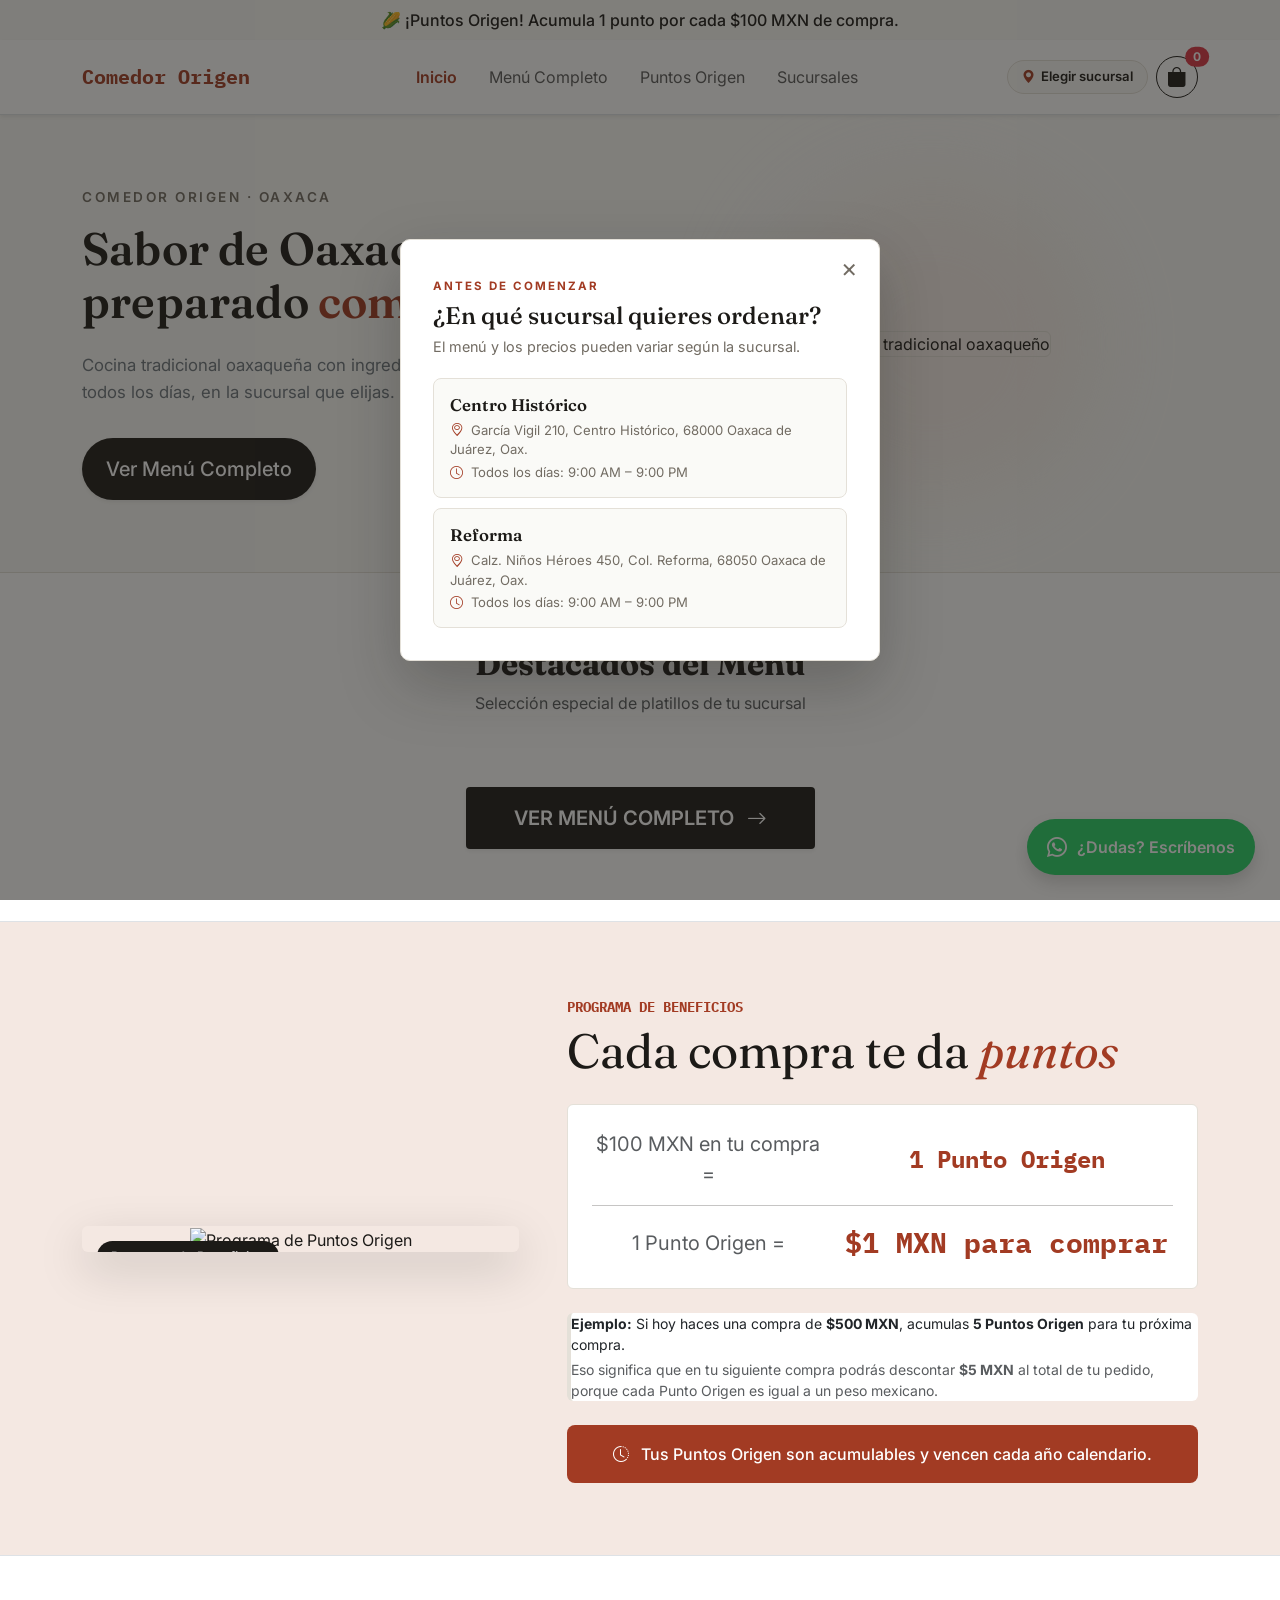
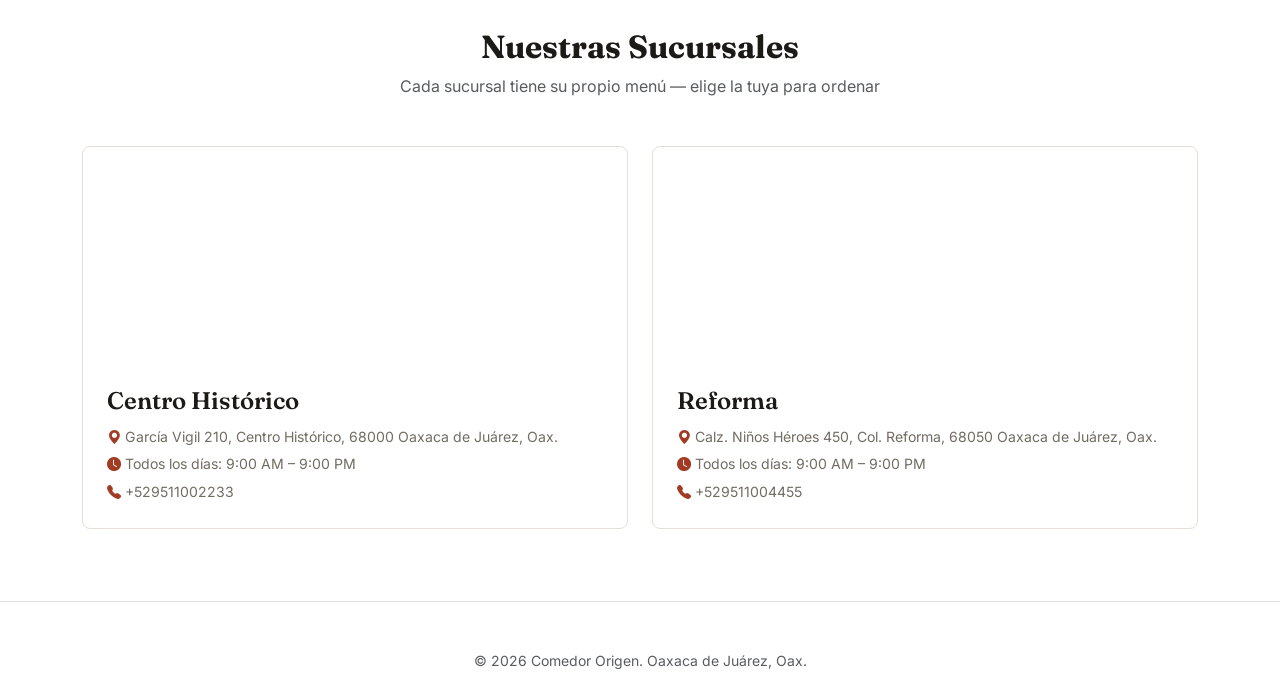
==== index.html @ 8873029f "Se crea el proyecto" ====
<!doctype html>
<html lang="es">
  <head>
    <meta charset="UTF-8" />
    <meta name="viewport" content="width=device-width, initial-scale=1.0" />
    <title>Comedor Origen | Menú & Pedidos</title>
    <link
      href="https://cdn.jsdelivr.net/npm/bootstrap@5.3.0/dist/css/bootstrap.min.css"
      rel="stylesheet"
    />
    <link
      href="https://cdn.jsdelivr.net/npm/bootstrap-icons@1.10.5/font/bootstrap-icons.css"
      rel="stylesheet"
    />
    <link
      href="https://fonts.googleapis.com/css2?family=Fraunces:opsz,wght@9..144,400;9..144,600;9..144,700&family=Inter:wght@300;400;500;600;700&family=IBM+Plex+Mono:wght@500;600&display=swap"
      rel="stylesheet"
    />
    <link rel="stylesheet" href="styles.css" />
  </head>
  <body>
    <!-- Widget de WhatsApp Flotante -->
    <div class="whatsapp-widget-container" id="wa-widget">
      <div class="wa-popup shadow" id="wa-popup">
        <div
          class="wa-popup-header d-flex justify-content-between align-items-center"
        >
          <div class="d-flex align-items-center gap-2">
            <div class="wa-avatar">O</div>
            <div>
              <h6 class="m-0 fw-bold">Comedor Origen</h6>
              <small class="opacity-75">Responde en pocos minutos</small>
            </div>
          </div>
          <button
            class="btn-close btn-close-white btn-sm"
            id="close-popup"
            aria-label="Cerrar"
          ></button>
        </div>
        <div class="wa-popup-body">
          <div class="wa-bubble">
            <p class="m-0">
              ¡Hola! 🌽 ¿Te gustaría consultar disponibilidad para hoy en
              Oaxaca?
            </p>
          </div>
        </div>
        <div class="wa-popup-footer p-3 bg-white">
          <a
            href="#"
            class="btn btn-brand w-100 fw-bold d-flex align-items-center justify-content-center gap-2 py-2"
            id="wa-widget-btn"
            target="_blank"
          >
            <i class="bi bi-whatsapp"></i> Chatear por WhatsApp
          </a>
        </div>
      </div>

      <button class="whatsapp-btn shadow" id="wa-main-trigger">
        <i class="bi bi-whatsapp fs-5"></i>
        <span class="btn-text">¿Dudas? Escríbenos</span>
      </button>
    </div>

    <!-- Top Alert -->
    <div class="top-bar-alert text-center py-2 px-3 fw-medium">
      🌽 ¡Puntos Origen! Acumula 1 punto por cada $100 MXN de compra.
    </div>

    <!-- Navbar con Botón de Carrito -->
    <nav
      class="navbar navbar-expand-lg sticky-top bg-white py-3 border-bottom shadow-sm"
    >
      <div class="container">
        <a class="navbar-brand fw-bold text-brand font-serif" href="index.html"
          >Comedor Origen</a
        >

        <div class="d-flex align-items-center gap-2 order-lg-last">
          <!-- INDICADOR / SELECTOR DE SUCURSAL -->
          <button class="sucursal-indicator-pill d-none d-sm-inline-flex" id="sucursalIndicator" type="button">
            <i class="bi bi-geo-alt-fill"></i>
            <span id="sucursalIndicatorText">Elegir sucursal</span>
          </button>

          <!-- BOTÓN CARRITO -->
          <button
            class="btn btn-outline-brand position-relative rounded-circle p-2 d-flex align-items-center justify-content-center"
            style="width: 42px; height: 42px"
            data-bs-toggle="offcanvas"
            data-bs-target="#cartOffcanvas"
          >
            <i class="bi bi-bag-fill fs-5"></i>
            <span
              class="position-absolute top-0 start-100 translate-middle badge rounded-pill bg-danger"
              id="cart-badge"
            >
              0
            </span>
          </button>

          <button
            class="navbar-toggler border-0"
            type="button"
            data-bs-toggle="collapse"
            data-bs-target="#mainNav"
          >
            <span class="navbar-toggler-icon"></span>
          </button>
        </div>

        <div class="collapse navbar-collapse" id="mainNav">
          <ul class="navbar-nav mx-auto mb-2 mb-lg-0">
            <li class="nav-item">
              <a
                class="nav-link px-3 active text-brand fw-semibold"
                href="index.html"
                >Inicio</a
              >
            </li>
            <li class="nav-item">
              <a class="nav-link px-3" href="productos.html"
                >Menú Completo</a
              >
            </li>
            <li class="nav-item">
              <a class="nav-link px-3" href="#puntos-origen">Puntos Origen</a>
            </li>
            <li class="nav-item">
              <a class="nav-link px-3" href="#sucursales">Sucursales</a>
            </li>
            <li class="nav-item d-sm-none">
              <button class="nav-link px-3 border-0 bg-transparent text-start w-100" id="sucursalIndicatorMobile" type="button">
                <i class="bi bi-geo-alt-fill text-brand"></i> <span id="sucursalIndicatorTextMobile">Elegir sucursal</span>
              </button>
            </li>
          </ul>
        </div>
      </div>
    </nav>

    <!-- HERO SECTION MINIMALISTA -->
    <header class="hero-clean-section position-relative py-5 overflow-hidden">
      <div class="container py-lg-4">
        <div class="row align-items-center g-5">
          <!-- Lado Izquierdo: Contenido -->
          <div class="col-lg-6 text-center text-lg-start">
            <div class="hero-clean-content">
              <span
                class="hero-subtitle text-uppercase tracking-widest text-brand-muted fw-semibold d-block mb-2"
              >
                Comedor Origen · Oaxaca
              </span>

              <h1 class="hero-title my-3">
                Sabor de Oaxaca,<br class="d-none d-sm-inline" />
                preparado
                <span class="text-brand">como en casa</span>
              </h1>

              <p class="hero-description text-secondary my-4">
                Cocina tradicional oaxaqueña con ingredientes frescos, todos
                los días, en la sucursal que elijas.
              </p>

              <div
                class="d-flex flex-wrap gap-3 justify-content-center justify-content-lg-start pt-2"
              >
                <a
                  href="productos.html"
                  class="btn btn-soft-pink btn-lg px-4 py-3 fw-medium rounded-pill shadow-sm"
                >
                  Ver Menú Completo
                </a>
              </div>
            </div>
          </div>

          <!-- Lado Derecho: Imagen -->
          <div class="col-lg-6">
            <div class="hero-visual-wrapper position-relative text-center">
              <div class="hero-bg-blob"></div>
              <img
                src="https://images.unsplash.com/photo-1600891964599-f61ba0e24092?auto=format&fit=crop&w=800&q=80"
                alt="Platillo tradicional oaxaqueño"
                class="img-fluid hero-main-img position-relative z-1"
              />
            </div>
          </div>
        </div>
      </div>
    </header>

    <!-- SECCIÓN DESTACADOS -->
    <section class="py-5 bg-white" id="menu">
      <div class="container py-4">
        <div class="text-center mb-5">
          <h2 class="section-title fw-bold font-serif">
            Destacados del Menú
          </h2>
          <p class="text-muted mt-2">
            Selección especial de platillos de tu sucursal
          </p>
        </div>

        <div
          class="row g-4 justify-content-center mb-5"
          id="featured-products-container"
        >
          <!-- Render dinámico desde app.js -->
        </div>

        <div class="text-center">
          <a
            href="productos.html"
            class="btn btn-brand btn-lg text-uppercase fw-semibold px-5 py-3 shadow-sm"
          >
            Ver Menú Completo <i class="bi bi-arrow-right ms-2"></i>
          </a>
        </div>
      </div>
    </section>

    <!-- SECCIÓN PUNTOS ORIGEN -->
    <section
      id="puntos-origen"
      class="py-5 bg-light-pink border-top border-bottom"
    >
      <div class="container py-4">
        <div class="row align-items-center g-5">
          <div class="col-lg-5 text-center">
            <div
              class="points-card-image rounded shadow-lg overflow-hidden position-relative"
            >
              <img
                src="https://images.unsplash.com/photo-1547592166-23ac45744acd?auto=format&fit=crop&w=800&q=80"
                alt="Programa de Puntos Origen"
                class="img-fluid"
              />
              <div class="points-badge">Programa de Beneficios</div>
            </div>
          </div>
          <div class="col-lg-7">
            <span class="text-uppercase tracking-wider text-brand fw-bold small"
              >PROGRAMA DE BENEFICIOS</span
            >
            <h2 class="display-5 font-serif fw-normal mt-1 mb-4">
              Cada compra te da <em class="text-brand">puntos</em>
            </h2>

            <div class="points-formula-box mb-4 p-4 rounded bg-white border">
              <div class="row text-center align-items-center g-3">
                <div class="col-md-5">
                  <span class="fs-5 text-muted">$100 MXN en tu compra =</span>
                </div>
                <div class="col-md-7">
                  <span class="fs-4 fw-bold text-brand font-serif"
                    >1 Punto Origen</span
                  >
                </div>
              </div>
              <hr class="my-3 opacity-25" />
              <div class="row text-center align-items-center g-3">
                <div class="col-md-5">
                  <span class="fs-5 text-muted">1 Punto Origen =</span>
                </div>
                <div class="col-md-7">
                  <span class="fs-3 fw-bold text-brand font-serif"
                    >$1 MXN para comprar</span
                  >
                </div>
              </div>
            </div>

            <div
              class="example-box bg-white p-3.5 rounded border-start border-4 border-pink mb-4"
            >
              <p class="mb-1 text-dark small">
                <strong>Ejemplo:</strong> Si hoy haces una compra de
                <strong>$500 MXN</strong>, acumulas
                <strong>5 Puntos Origen</strong> para tu próxima compra.
              </p>
              <p class="mb-0 text-muted small">
                Eso significa que en tu siguiente compra podrás descontar
                <strong>$5 MXN</strong> al total de tu pedido, porque cada
                Punto Origen es igual a un peso mexicano.
              </p>
            </div>

            <div
              class="alert bg-brand-pink text-white m-0 p-3 rounded-3 text-center fw-medium"
            >
              <i class="bi bi-clock-history me-2"></i> Tus Puntos Origen son
              acumulables y vencen cada año calendario.
            </div>
          </div>
        </div>
      </div>
    </section>

    <!-- SECCIÓN SUCURSALES -->
    <section id="sucursales" class="py-5 bg-white">
      <div class="container py-4">
        <div class="text-center mb-5">
          <h2 class="section-title fw-bold font-serif">
            Nuestras Sucursales
          </h2>
          <p class="text-muted">
            Cada sucursal tiene su propio menú — elige la tuya para ordenar
          </p>
        </div>

        <div class="row g-4" id="sucursales-container">
          <!-- Render dinámico desde app.js a partir de CONFIG.sucursales -->
        </div>
      </div>
    </section>

    <!-- OFFCANVAS CARRITO DE COMPRAS -->
    <div
      class="offcanvas offcanvas-end"
      tabindex="-1"
      id="cartOffcanvas"
      aria-labelledby="cartOffcanvasLabel"
    >
      <div class="offcanvas-header border-bottom bg-light-pink">
        <h5
          class="offcanvas-title fw-bold text-dark d-flex align-items-center gap-2"
          id="cartOffcanvasLabel"
        >
          <i class="bi bi-bag text-brand"></i> Mi Pedido
        </h5>
        <button
          type="button"
          class="btn-close"
          data-bs-dismiss="offcanvas"
          aria-label="Close"
        ></button>
      </div>

      <div
        class="offcanvas-body d-flex flex-column justify-content-between p-0"
      >
        <!-- Lista de Ítems -->
        <div
          class="cart-items-wrapper p-3 overflow-y-auto"
          id="cart-items-container"
        >
          <!-- Render dinámico desde JS -->
        </div>

        <!-- Resumen y Checkout -->
        <div class="cart-footer p-3 bg-white border-top shadow-lg">
          <div class="d-flex justify-content-between align-items-center mb-2">
            <span class="text-muted small">Puntos Origen a ganar:</span>
            <span class="fw-bold text-brand" id="cart-points-earned"
              >+0 Puntos</span
            >
          </div>
          <div class="d-flex justify-content-between align-items-center mb-3">
            <span class="fw-bold text-dark fs-5">Total Subtotal:</span>
            <span class="fw-bold text-brand fs-4" id="cart-total-price"
              >$0 MXN</span
            >
          </div>

          <div class="d-grid gap-2">
            <button
              class="btn btn-brand py-3 text-uppercase fw-bold"
              id="btn-proceed-checkout"
              onclick="openCheckoutModal()"
            >
              Finalizar Pedido <i class="bi bi-arrow-right ms-2"></i>
            </button>
            <button
              class="btn btn-link text-muted btn-sm text-decoration-none"
              onclick="clearCart()"
            >
              Vaciar Carrito
            </button>
          </div>
        </div>
      </div>
    </div>

    <!-- MODAL CHECKOUT COMPLETO -->
    <div class="modal fade" id="orderModal" tabindex="-1" aria-hidden="true">
      <div class="modal-dialog modal-lg modal-dialog-centered">
        <div class="modal-content border-0 shadow">
          <div class="modal-header bg-light-pink">
            <h5 class="modal-title fw-bold text-brand">
              Confirmar y Programar Entrega
            </h5>
            <button
              type="button"
              class="btn-close"
              data-bs-dismiss="modal"
              aria-label="Close"
            ></button>
          </div>
          <div class="modal-body p-4">
            <form id="orderForm">
              <!-- Campo trampa anti-spam (honeypot): invisible para personas, visible para bots -->
              <div class="hp-field" aria-hidden="true">
                <label for="formWebsite">Deja este campo vacío</label>
                <input
                  type="text"
                  id="formWebsite"
                  name="website"
                  tabindex="-1"
                  autocomplete="off"
                />
              </div>

              <!-- Resumen de productos elegidos -->
              <div
                class="p-3 mb-4 rounded bg-light-pink border border-pink"
                id="checkout-summary-box"
              >
                <span class="text-muted small fw-semibold"
                  >Resumen de tu pedido:</span
                >
                <ul class="list-unstyled my-2 small" id="checkout-items-list">
                  <!-- Se llena dinámicamente -->
                </ul>
                <div
                  class="d-flex justify-content-between align-items-center border-top pt-2"
                >
                  <span class="fw-bold text-dark">Total:</span>
                  <span
                    class="text-brand fw-bold fs-5"
                    id="checkout-total-price"
                    >$0 MXN</span
                  >
                </div>
              </div>

              <h6 class="fw-bold mb-3 border-bottom pb-2">
                1. Datos del Comprador
              </h6>
              <div class="row g-3 mb-4">
                <div class="col-md-6">
                  <label class="form-label">Tu Nombre Completo *</label>
                  <input
                    type="text"
                    class="form-control"
                    id="buyerName"
                    required
                    placeholder="Ej. Juan Pérez"
                  />
                </div>
                <div class="col-md-6">
                  <label class="form-label">Tu Teléfono / WhatsApp *</label>
                  <input
                    type="tel"
                    class="form-control"
                    id="buyerPhone"
                    required
                    placeholder="Ej. 951 123 4567"
                  />
                </div>
              </div>

              <h6 class="fw-bold mb-3 border-bottom pb-2">
                2. Modalidad y Pago
              </h6>
              <div class="row g-3 mb-4">
                <div class="col-md-6">
                  <label class="form-label">¿Cómo deseas recibirlo? *</label>
                  <select
                    class="form-select"
                    id="deliveryType"
                    required
                    onchange="toggleDeliveryFields()"
                  >
                    <option value="envio">Envío a Domicilio</option>
                    <option value="tienda">
                      Recoger en Sucursal
                    </option>
                  </select>
                </div>
                <div class="col-md-6">
                  <label class="form-label">Método de Pago *</label>
                  <select class="form-select" id="paymentMethod" required>
                    <option value="Transferencia Bancaria">
                      Transferencia Bancaria
                    </option>
                    <option value="Efectivo">Pago en Efectivo</option>
                  </select>
                </div>
              </div>

              <div id="deliveryFieldsSection">
                <h6 class="fw-bold mb-3 border-bottom pb-2">
                  3. Dirección de Entrega
                </h6>
                <div class="row g-3 mb-4">
                  <div class="col-md-6">
                    <label class="form-label">Nombre de quien recibe *</label>
                    <input
                      type="text"
                      class="form-control delivery-req"
                      id="recipientName"
                      placeholder="Ej. Ana Gómez"
                    />
                  </div>
                  <div class="col-md-6">
                    <label class="form-label"
                      >Teléfono del destinatario *</label
                    >
                    <input
                      type="tel"
                      class="form-control delivery-req"
                      id="recipientPhone"
                      placeholder="Ej. 951 987 6543"
                    />
                  </div>
                  <div class="col-12">
                    <label class="form-label">Dirección Completa *</label>
                    <input
                      type="text"
                      class="form-control delivery-req"
                      id="address"
                      placeholder="Calle, número exterior/interior, colonia"
                    />
                  </div>
                  <div class="col-12">
                    <label class="form-label">Referencias del Domicilio</label>
                    <input
                      type="text"
                      class="form-control"
                      id="addressRef"
                      placeholder="Color de fachada, entre qué calles, etc."
                    />
                  </div>
                </div>
              </div>

              <h6 class="fw-bold mb-3 border-bottom pb-2">
                4. Programación y Notas
              </h6>
              <div class="row g-3 mb-3">
                <div class="col-md-6">
                  <label class="form-label">Fecha de Entrega *</label>
                  <input
                    type="date"
                    class="form-control"
                    id="deliveryDate"
                    required
                  />
                </div>
                <div class="col-md-6">
                  <label class="form-label">Hora Aproximada *</label>
                  <input
                    type="time"
                    class="form-control"
                    id="deliveryTime"
                    required
                  />
                </div>
                <div class="col-12">
                  <label class="form-label">Notas para tu pedido</label>
                  <textarea
                    class="form-control"
                    id="cardMessage"
                    rows="3"
                    placeholder="Ej. sin picante, alergias, instrucciones especiales..."
                  ></textarea>
                </div>
              </div>

              <div class="d-grid gap-2 mt-4">
                <button
                  type="submit"
                  id="orderSubmitBtn"
                  class="btn btn-brand py-3 text-uppercase fw-bold d-flex align-items-center justify-content-center gap-2"
                >
                  <span
                    id="orderSubmitSpinner"
                    class="spinner-border spinner-border-sm d-none"
                    role="status"
                    aria-hidden="true"
                  ></span>
                  <span id="orderSubmitText">Realizar pedido</span>
                </button>
              </div>
            </form>
          </div>
        </div>
      </div>
    </div>

    <footer class="bg-white pt-5 pb-4 border-top">
      <div class="container text-center text-muted small">
        &copy; 2026 Comedor Origen. Oaxaca de Juárez, Oax.
      </div>
    </footer>

    <script src="catalog.js"></script>
    <script src="constants.js"></script>
    <script src="sucursal.js"></script>
    <script src="api.js"></script>
    <script src="app.js"></script>
    <script src="https://cdn.jsdelivr.net/npm/bootstrap@5.3.0/dist/js/bootstrap.bundle.min.js"></script>
    <script>
      // El botón de sucursal del menú móvil abre el mismo modal que la pastilla de escritorio
      document.addEventListener('DOMContentLoaded', () => {
        const mobileBtn = document.getElementById('sucursalIndicatorMobile');
        if (mobileBtn) mobileBtn.addEventListener('click', () => openSucursalModal());
        document.addEventListener('click', () => {
          const t = document.getElementById('sucursalIndicatorTextMobile');
          const s = document.getElementById('sucursalIndicatorText');
          if (t && s) t.innerText = s.innerText;
        });
      });
    </script>
  </body>
</html>
---- styles.css ----
/* ==========================================================================
   COMEDOR ORIGEN — Paleta neutra blanco/negro con un solo acento (terracota).
   Tipografía: Fraunces (display) + Inter (texto) + IBM Plex Mono (precios,
   como en una comanda de cocina — es el elemento distintivo del diseño).
   ========================================================================== */
:root {
  --ink: #1c1a17;
  --paper: #fafaf7;
  --line: #e4e0d8;
  --muted: #726c63;
  --accent: #a23b23;
  --accent-hover: #832d19;
  --accent-soft: #f4e8e2;
  --white: #ffffff;

  /* Alias de compatibilidad con clases ya usadas en el HTML */
  --brand-pink: var(--accent);
  --brand-pink-hover: var(--accent-hover);
  --brand-pink-soft: var(--accent-soft);
  --dark-charcoal: var(--ink);
  --border-pink: var(--line);
}

body {
  font-family: 'Inter', sans-serif;
  color: var(--ink);
  background-color: var(--paper);
}

.font-serif { font-family: 'Fraunces', serif; }
.font-mono { font-family: 'IBM Plex Mono', monospace; }

.bg-light-pink { background-color: var(--accent-soft) !important; }
.text-brand { color: var(--accent) !important; }
.bg-brand-pink { background-color: var(--accent) !important; }
.border-pink { border-color: var(--line) !important; }
.text-brand-muted { color: var(--muted) !important; }

/* Precios: siempre en monoespaciada, como una comanda */
.fw-bold.text-brand,
.text-brand.fs-5,
.text-brand.fs-4,
.text-brand.fs-3 {
  font-family: 'IBM Plex Mono', monospace;
}

/* Botones */
.btn-brand,
.btn-soft-pink {
  background-color: var(--ink);
  color: var(--white) !important;
  border: none;
  transition: all 0.25s ease;
  border-radius: 4px;
}
.btn-brand:hover,
.btn-soft-pink:hover {
  background-color: var(--accent);
  transform: translateY(-1px);
}

.btn-outline-brand {
  border: 1px solid var(--ink);
  color: var(--ink) !important;
  border-radius: 4px;
}
.btn-outline-brand:hover {
  background-color: var(--ink);
  color: var(--white) !important;
}

/* Tarjetas de producto/platillo */
.product-card {
  border: 1px solid var(--line);
  border-radius: 6px;
  transition: transform 0.25s ease, box-shadow 0.25s ease;
  overflow: hidden;
  background-color: var(--white);
}
.product-card:hover {
  transform: translateY(-3px);
  box-shadow: 0 10px 22px rgba(28, 26, 23, 0.08);
}
.product-card img { height: 220px; object-fit: cover; filter: saturate(1.02); }

/* Puntos / lealtad */
.points-card-image img {
  height: 420px;
  width: 100%;
  object-fit: cover;
  filter: grayscale(0.15);
}
.points-badge {
  position: absolute;
  top: 15px;
  left: 15px;
  background-color: var(--ink);
  color: white;
  padding: 6px 14px;
  font-size: 0.8rem;
  border-radius: 20px;
  font-weight: 600;
  letter-spacing: 0.3px;
}
.points-formula-box {
  border: 1px solid var(--line) !important;
}

/* Mapa e Iconos */
.map-frame-wrapper iframe {
  display: block;
  min-height: 400px;
}
.icon-square {
  width: 52px;
  height: 52px;
  display: flex;
  align-items: center;
  justify-content: center;
  background-color: var(--paper) !important;
  border: 1px solid var(--line);
}

.form-range::-webkit-slider-thumb { background: var(--ink); }
.form-range::-moz-range-thumb { background: var(--ink); }

/* Widget WhatsApp (se mantiene su color de marca oficial, es reconocible) */
.whatsapp-widget-container {
  position: fixed;
  bottom: 25px;
  right: 25px;
  z-index: 1050;
  display: flex;
  flex-direction: column;
  align-items: flex-end;
}
.whatsapp-btn {
  background-color: #25d366;
  color: white;
  border: none;
  height: 56px;
  padding: 0 20px;
  border-radius: 28px;
  display: flex;
  align-items: center;
  gap: 10px;
  cursor: pointer;
  font-weight: 600;
  box-shadow: 0 6px 20px rgba(37, 211, 102, 0.3);
}
.wa-popup {
  width: 320px;
  background-color: var(--paper);
  border-radius: 10px;
  overflow: hidden;
  margin-bottom: 15px;
  display: none;
  border: 1px solid var(--line);
}
.wa-popup.show { display: block; }
.wa-popup-header { background-color: var(--ink); color: white; padding: 15px; }
.wa-avatar { width: 36px; height: 36px; background-color: rgba(255,255,255,0.15); border-radius: 50%; display: flex; align-items: center; justify-content: center; font-weight: bold; }
.wa-bubble { background-color: white; border: 1px solid var(--line); border-radius: 8px; padding: 10px 14px; font-size: 0.88rem; margin: 15px; }

@media (max-width: 768px) {
  .whatsapp-btn .btn-text { display: none !important; }
  .whatsapp-btn { width: 56px; height: 56px; padding: 0; justify-content: center; border-radius: 50%; }
}

/* ==========================================================================
   HERO
   ========================================================================== */
.hero-clean-section {
  background: var(--paper);
  padding-top: 4rem;
  padding-bottom: 4rem;
  border-bottom: 1px solid var(--line);
}

.tracking-widest { letter-spacing: 2.5px; font-size: 0.85rem; }

.hero-title {
  font-family: 'Fraunces', serif;
  font-size: 2.85rem;
  line-height: 1.15;
  letter-spacing: 0.2px;
  color: var(--ink);
  font-weight: 600;
  text-shadow: none !important;
}

.hero-description {
  font-size: 1.05rem;
  line-height: 1.6;
  max-width: 480px;
  color: var(--muted);
}

.hero-visual-wrapper { padding: 1rem; }

.hero-main-img {
  max-height: 460px;
  object-fit: cover;
  border-radius: 6px;
  border: 1px solid var(--line);
}

.hero-bg-blob {
  position: absolute;
  top: 50%;
  left: 50%;
  transform: translate(-50%, -50%);
  width: 320px;
  height: 320px;
  background-color: var(--accent-soft);
  border-radius: 50%;
  filter: blur(50px);
  opacity: 0.7;
  z-index: 0;
}

@media (max-width: 991px) {
  .hero-title { font-size: 2.1rem; }
  .hero-main-img { max-height: 350px; }
}

/* CARRITO OFFCANVAS */
.cart-item-card {
  border-bottom: 1px solid var(--line);
  padding-bottom: 12px;
  margin-bottom: 12px;
}
.cart-item-img { width: 65px; height: 65px; object-fit: cover; border-radius: 6px; }

/* ==========================================================================
   SELECTOR DE SUCURSAL — elemento distintivo del diseño: la "comanda"
   ========================================================================== */

/* Pastilla indicadora en la navbar */
.sucursal-indicator-pill {
  display: inline-flex;
  align-items: center;
  gap: 6px;
  border: 1px solid var(--line);
  background-color: var(--paper);
  color: var(--ink);
  border-radius: 20px;
  padding: 6px 14px;
  font-size: 0.82rem;
  font-weight: 600;
  cursor: pointer;
  transition: border-color 0.2s ease;
}
.sucursal-indicator-pill:hover { border-color: var(--ink); }
.sucursal-indicator-pill i { color: var(--accent); }

.sucursal-modal-backdrop {
  position: fixed;
  inset: 0;
  background: rgba(28, 26, 23, 0.55);
  display: flex;
  align-items: center;
  justify-content: center;
  z-index: 2000;
  opacity: 0;
  pointer-events: none;
  transition: opacity 0.2s ease;
  padding: 1rem;
}
.sucursal-modal-backdrop.show { opacity: 1; pointer-events: all; }

.sucursal-modal {
  background: var(--white);
  border-radius: 10px;
  max-width: 480px;
  width: 100%;
  padding: 2rem;
  position: relative;
  border: 1px solid var(--line);
  box-shadow: 0 24px 60px rgba(28, 26, 23, 0.25);
}

.sucursal-modal-close {
  position: absolute;
  top: 14px;
  right: 16px;
  background: none;
  border: none;
  font-size: 1.6rem;
  line-height: 1;
  color: var(--muted);
  cursor: pointer;
}

.sucursal-modal-eyebrow {
  text-transform: uppercase;
  letter-spacing: 2px;
  font-size: 0.72rem;
  font-weight: 700;
  color: var(--accent);
}

.sucursal-modal-title {
  font-family: 'Fraunces', serif;
  font-size: 1.5rem;
  margin: 0.4rem 0 0.3rem;
}

.sucursal-modal-desc {
  color: var(--muted);
  font-size: 0.9rem;
  margin-bottom: 1.25rem;
}

.sucursal-modal-list {
  display: flex;
  flex-direction: column;
  gap: 10px;
}

.sucursal-option {
  text-align: left;
  border: 1px solid var(--line);
  background: var(--paper);
  border-radius: 8px;
  padding: 14px 16px;
  cursor: pointer;
  display: flex;
  flex-direction: column;
  gap: 3px;
  transition: border-color 0.2s ease, background-color 0.2s ease;
  /* Línea punteada estilo comanda, como divisor entre nombre y detalle */
  position: relative;
}
.sucursal-option:hover { border-color: var(--ink); background-color: var(--white); }

.sucursal-option-name {
  font-family: 'Fraunces', serif;
  font-weight: 600;
  font-size: 1.05rem;
  color: var(--ink);
}
.sucursal-option-address,
.sucursal-option-hours {
  font-size: 0.82rem;
  color: var(--muted);
}
.sucursal-option-address i,
.sucursal-option-hours i { color: var(--accent); margin-right: 4px; }

/* Tarjetas de sucursal en la sección "Sucursales" de index.html */
.sucursal-card {
  border: 1px solid var(--line);
  border-radius: 8px;
  overflow: hidden;
  background: var(--white);
}
.sucursal-card-map iframe { display: block; }
.sucursal-card-body { padding: 1.25rem 1.5rem; }
.sucursal-card-title {
  font-family: 'Fraunces', serif;
  font-weight: 600;
  margin-bottom: 0.6rem;
}
.sucursal-card-line {
  font-size: 0.88rem;
  color: var(--muted);
  margin-bottom: 0.4rem;
}
.sucursal-card-line i { color: var(--accent); width: 18px; }

/* Divisor punteado estilo "comanda de cocina", usado como separador de secciones */
.ticket-divider {
  border: none;
  border-top: 2px dashed var(--line);
  margin: 0;
}

/* ==========================================================================
   HONEYPOT ANTI-SPAM (invisible para personas, visible para bots)
   ========================================================================== */
.hp-field {
    position: absolute;
    left: -9999px;
    width: 1px;
    height: 1px;
    overflow: hidden;
}
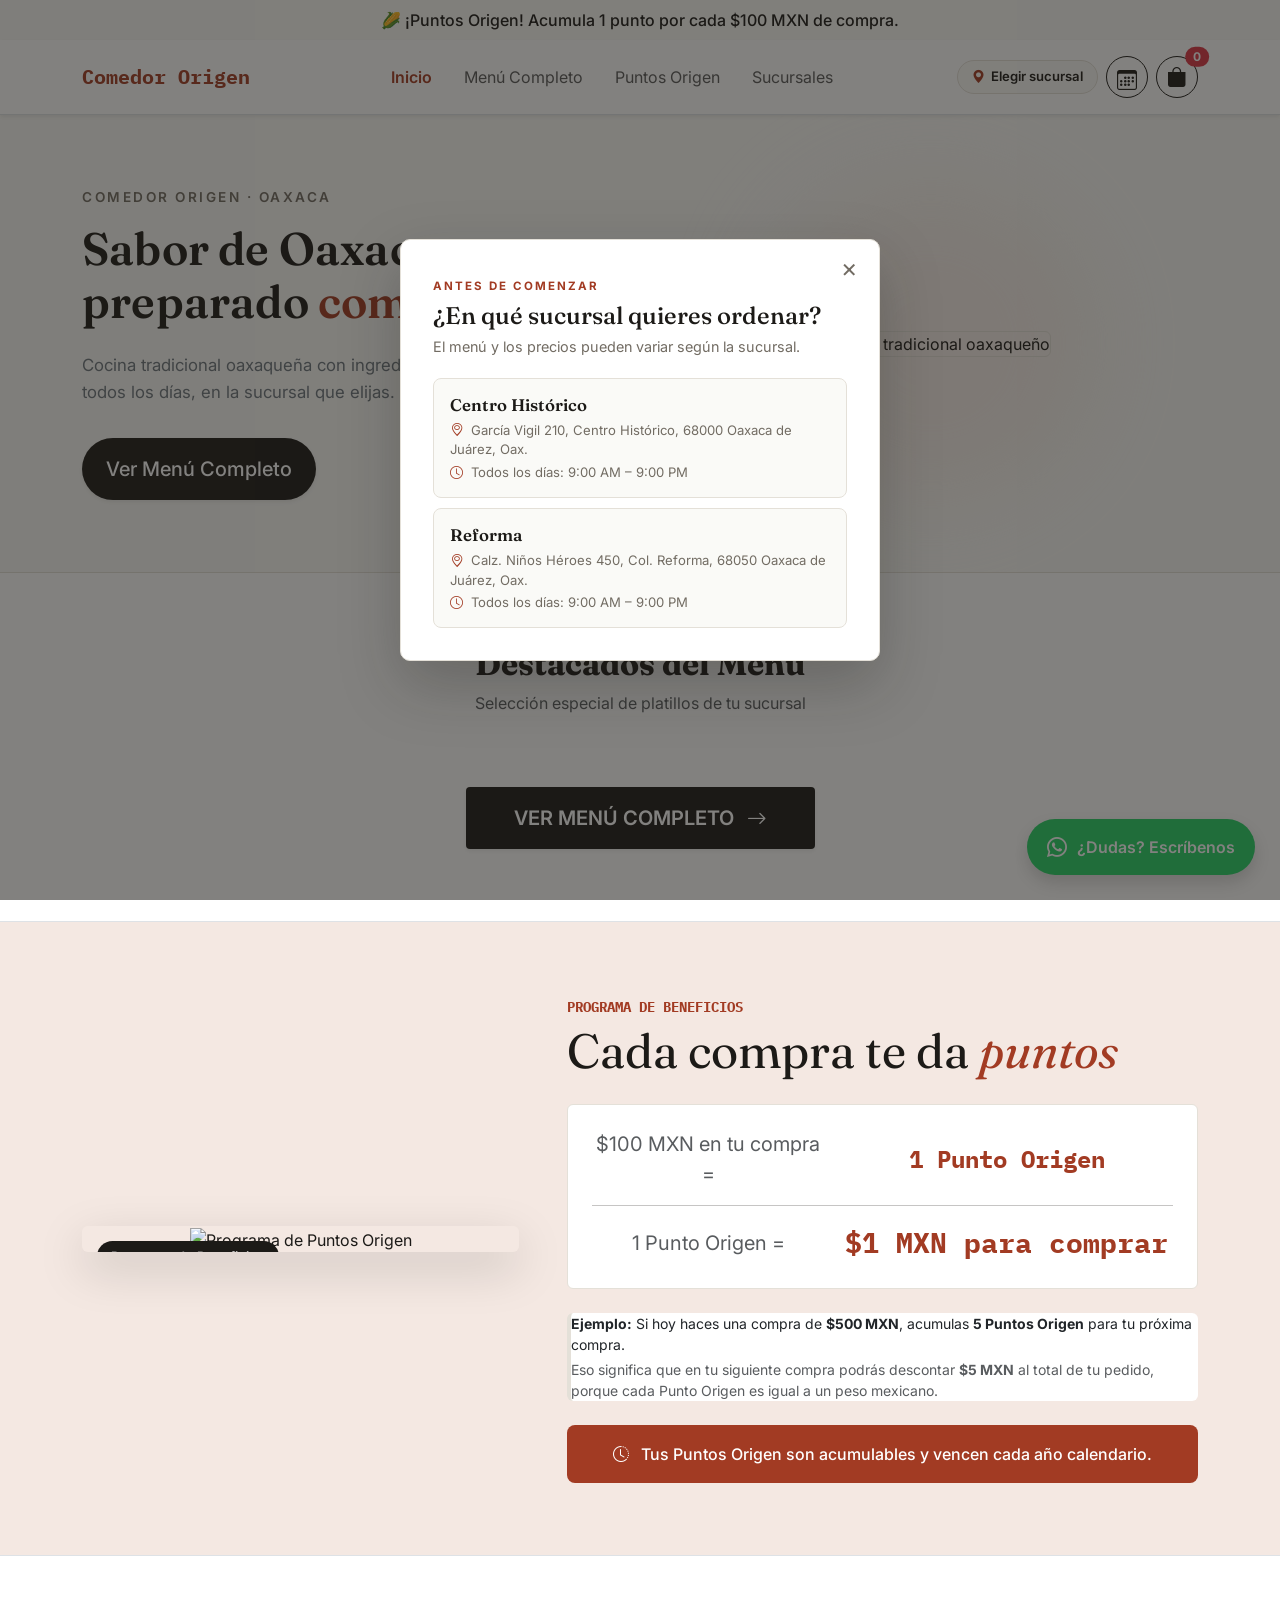
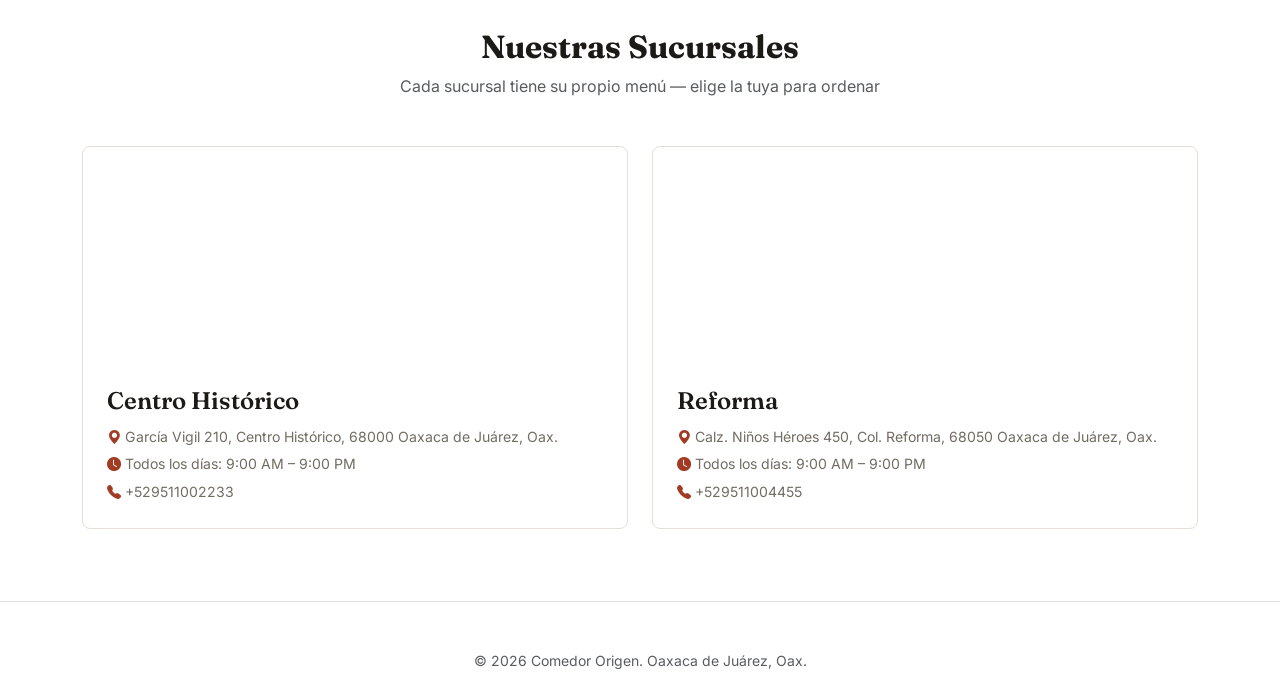
==== commit 59c052a4: "Se crean reservaciones" ====
--- a/index.html
+++ b/index.html
@@ -80,9 +80,22 @@
 
         <div class="d-flex align-items-center gap-2 order-lg-last">
           <!-- INDICADOR / SELECTOR DE SUCURSAL -->
-          <button class="sucursal-indicator-pill d-none d-sm-inline-flex" id="sucursalIndicator" type="button">
+          <button
+            class="sucursal-indicator-pill d-none d-sm-inline-flex"
+            id="sucursalIndicator"
+            type="button"
+          >
             <i class="bi bi-geo-alt-fill"></i>
             <span id="sucursalIndicatorText">Elegir sucursal</span>
+          </button>
+
+          <!-- RESERVAR MESA -->
+          <button
+            class="btn btn-outline-brand position-relative rounded-circle p-2"
+            onclick="openReservationModal()"
+            style="width: 42px; height: 42px"
+          >
+            <i class="bi bi-calendar3 fs-5"></i>
           </button>
 
           <!-- BOTÓN CARRITO -->
@@ -121,9 +134,7 @@
               >
             </li>
             <li class="nav-item">
-              <a class="nav-link px-3" href="productos.html"
-                >Menú Completo</a
-              >
+              <a class="nav-link px-3" href="productos.html">Menú Completo</a>
             </li>
             <li class="nav-item">
               <a class="nav-link px-3" href="#puntos-origen">Puntos Origen</a>
@@ -132,8 +143,13 @@
               <a class="nav-link px-3" href="#sucursales">Sucursales</a>
             </li>
             <li class="nav-item d-sm-none">
-              <button class="nav-link px-3 border-0 bg-transparent text-start w-100" id="sucursalIndicatorMobile" type="button">
-                <i class="bi bi-geo-alt-fill text-brand"></i> <span id="sucursalIndicatorTextMobile">Elegir sucursal</span>
+              <button
+                class="nav-link px-3 border-0 bg-transparent text-start w-100"
+                id="sucursalIndicatorMobile"
+                type="button"
+              >
+                <i class="bi bi-geo-alt-fill text-brand"></i>
+                <span id="sucursalIndicatorTextMobile">Elegir sucursal</span>
               </button>
             </li>
           </ul>
@@ -161,8 +177,8 @@
               </h1>
 
               <p class="hero-description text-secondary my-4">
-                Cocina tradicional oaxaqueña con ingredientes frescos, todos
-                los días, en la sucursal que elijas.
+                Cocina tradicional oaxaqueña con ingredientes frescos, todos los
+                días, en la sucursal que elijas.
               </p>
 
               <div
@@ -197,9 +213,7 @@
     <section class="py-5 bg-white" id="menu">
       <div class="container py-4">
         <div class="text-center mb-5">
-          <h2 class="section-title fw-bold font-serif">
-            Destacados del Menú
-          </h2>
+          <h2 class="section-title fw-bold font-serif">Destacados del Menú</h2>
           <p class="text-muted mt-2">
             Selección especial de platillos de tu sucursal
           </p>
@@ -284,8 +298,8 @@
               </p>
               <p class="mb-0 text-muted small">
                 Eso significa que en tu siguiente compra podrás descontar
-                <strong>$5 MXN</strong> al total de tu pedido, porque cada
-                Punto Origen es igual a un peso mexicano.
+                <strong>$5 MXN</strong> al total de tu pedido, porque cada Punto
+                Origen es igual a un peso mexicano.
               </p>
             </div>
 
@@ -304,9 +318,7 @@
     <section id="sucursales" class="py-5 bg-white">
       <div class="container py-4">
         <div class="text-center mb-5">
-          <h2 class="section-title fw-bold font-serif">
-            Nuestras Sucursales
-          </h2>
+          <h2 class="section-title fw-bold font-serif">Nuestras Sucursales</h2>
           <p class="text-muted">
             Cada sucursal tiene su propio menú — elige la tuya para ordenar
           </p>
@@ -476,9 +488,7 @@
                     onchange="toggleDeliveryFields()"
                   >
                     <option value="envio">Envío a Domicilio</option>
-                    <option value="tienda">
-                      Recoger en Sucursal
-                    </option>
+                    <option value="tienda">Recoger en Sucursal</option>
                   </select>
                 </div>
                 <div class="col-md-6">
@@ -592,6 +602,214 @@
       </div>
     </div>
 
+    <!-- MODAL RESERVACIÓN -->
+    <div
+      class="modal fade"
+      id="reservationModal"
+      tabindex="-1"
+      aria-hidden="true"
+    >
+      <div class="modal-dialog modal-lg modal-dialog-centered">
+        <div class="modal-content border-0 shadow">
+          <div class="modal-header bg-light-pink">
+            <h5
+              class="modal-title fw-bold text-brand d-flex align-items-center gap-2"
+            >
+              <i class="bi bi-calendar-check"></i> Reservar Mesa
+            </h5>
+            <button
+              type="button"
+              class="btn-close"
+              data-bs-dismiss="modal"
+              aria-label="Cerrar"
+            ></button>
+          </div>
+
+          <div class="modal-body p-4">
+            <form id="reservationForm" novalidate>
+              <!-- Campo honeypot anti-spam -->
+              <div class="hp-field" aria-hidden="true">
+                <label for="resWebsite">Deja este campo vacío</label>
+                <input
+                  type="text"
+                  id="resWebsite"
+                  name="resWebsite"
+                  tabindex="-1"
+                  autocomplete="off"
+                />
+              </div>
+
+              <!-- 1. Selección de Sucursal -->
+              <h6 class="fw-bold mb-3 border-bottom pb-2">
+                <i class="bi bi-geo-alt text-brand me-1"></i> 1. Elige tu
+                sucursal
+              </h6>
+              <div class="mb-4">
+                <select class="form-select" id="resSucursal" required>
+                  <option value="">Selecciona una sucursal...</option>
+                </select>
+              </div>
+
+              <!-- 2. Mapa de Mesas (estilo TouchBistro) -->
+              <h6 class="fw-bold mb-3 border-bottom pb-2">
+                <i class="bi bi-grid-3x3-gap-fill text-brand me-1"></i> 2.
+                Selecciona tu mesa
+              </h6>
+
+              <!-- Leyenda de colores -->
+              <div class="d-flex gap-3 mb-3 flex-wrap">
+                <span class="small d-flex align-items-center gap-1">
+                  <span
+                    class="d-inline-block rounded-circle"
+                    style="width: 14px; height: 14px; background: #4caf50"
+                  ></span>
+                  Disponible
+                </span>
+                <span class="small d-flex align-items-center gap-1">
+                  <span
+                    class="d-inline-block rounded-circle"
+                    style="width: 14px; height: 14px; background: #f44336"
+                  ></span>
+                  Reservada
+                </span>
+              </div>
+
+              <!-- Floor Plan - Vista de mesas -->
+              <div class="floor-plan-preview mb-4" id="resFloorPreview">
+                <div class="text-center text-muted py-4" id="resFloorLoading">
+                  <div
+                    class="spinner-border spinner-border-sm text-brand me-2"
+                    role="status"
+                  ></div>
+                  Cargando disponibilidad de mesas...
+                </div>
+                <div class="d-none" id="resFloorGrid">
+                  <!-- Renderizado dinámico desde JavaScript -->
+                </div>
+              </div>
+
+              <!-- Selector de Mesa (fallback) -->
+              <div class="mb-4">
+                <label class="form-label"
+                  >O selecciona desde la lista
+                  <span class="text-muted small">(opcional)</span></label
+                >
+                <select class="form-select" id="resMesaSelect">
+                  <option value="">— Elige una mesa —</option>
+                </select>
+                <small class="text-muted" id="resMesaInfo"></small>
+              </div>
+
+              <!-- 3. Datos del Cliente -->
+              <h6 class="fw-bold mb-3 border-bottom pb-2">
+                <i class="bi bi-person text-brand me-1"></i> 3. Tus datos
+              </h6>
+              <div class="row g-3 mb-4">
+                <div class="col-md-6">
+                  <label class="form-label">Nombre completo *</label>
+                  <input
+                    type="text"
+                    class="form-control"
+                    id="resCliente"
+                    required
+                    placeholder="Ej. Juan Pérez"
+                  />
+                </div>
+                <div class="col-md-6">
+                  <label class="form-label">Teléfono / WhatsApp *</label>
+                  <input
+                    type="tel"
+                    class="form-control"
+                    id="resTelefono"
+                    required
+                    placeholder="Ej. 951 123 4567"
+                  />
+                </div>
+              </div>
+
+              <!-- 4. Fecha y Hora -->
+              <h6 class="fw-bold mb-3 border-bottom pb-2">
+                <i class="bi bi-clock text-brand me-1"></i> 4. Fecha y hora
+              </h6>
+              <div class="row g-3 mb-4">
+                <div class="col-md-6">
+                  <label class="form-label">Fecha *</label>
+                  <input
+                    type="date"
+                    class="form-control"
+                    id="resFecha"
+                    required
+                  />
+                  <small class="text-muted">Hoy o en adelante</small>
+                </div>
+                <div class="col-md-6">
+                  <label class="form-label">Hora *</label>
+                  <input
+                    type="time"
+                    class="form-control"
+                    id="resHora"
+                    required
+                  />
+                  <small class="text-muted"
+                    >Apertura: 9:00 AM · Cierre: 9:00 PM</small
+                  >
+                </div>
+              </div>
+
+              <!-- 5. Personas y Notas -->
+              <h6 class="fw-bold mb-3 border-bottom pb-2">
+                <i class="bi bi-people text-brand me-1"></i> 5. Detalles
+                adicionales
+              </h6>
+              <div class="row g-3 mb-3">
+                <div class="col-md-4">
+                  <label class="form-label">Número de personas *</label>
+                  <input
+                    type="number"
+                    class="form-control"
+                    id="resPersonas"
+                    min="1"
+                    max="20"
+                    value="2"
+                    required
+                  />
+                </div>
+                <div class="col-md-8">
+                  <label class="form-label">Notas especiales</label>
+                  <input
+                    type="text"
+                    class="form-control"
+                    id="resNotas"
+                    placeholder="Ej. mesa cerca de la ventana, celebración..."
+                  />
+                </div>
+              </div>
+
+              <!-- Botón de envío -->
+              <div class="d-grid gap-2 mt-4">
+                <button
+                  type="submit"
+                  id="resSubmitBtn"
+                  class="btn btn-brand py-3 text-uppercase fw-bold d-flex align-items-center justify-content-center gap-2"
+                >
+                  <span
+                    id="resSubmitSpinner"
+                    class="spinner-border spinner-border-sm d-none"
+                    role="status"
+                    aria-hidden="true"
+                  ></span>
+                  <span id="resSubmitText"
+                    ><i class="bi bi-check-circle me-2"></i>Confirmar
+                    Reservación</span
+                  >
+                </button>
+              </div>
+            </form>
+          </div>
+        </div>
+      </div>
+    </div>
+
     <footer class="bg-white pt-5 pb-4 border-top">
       <div class="container text-center text-muted small">
         &copy; 2026 Comedor Origen. Oaxaca de Juárez, Oax.
@@ -606,12 +824,13 @@
     <script src="https://cdn.jsdelivr.net/npm/bootstrap@5.3.0/dist/js/bootstrap.bundle.min.js"></script>
     <script>
       // El botón de sucursal del menú móvil abre el mismo modal que la pastilla de escritorio
-      document.addEventListener('DOMContentLoaded', () => {
-        const mobileBtn = document.getElementById('sucursalIndicatorMobile');
-        if (mobileBtn) mobileBtn.addEventListener('click', () => openSucursalModal());
-        document.addEventListener('click', () => {
-          const t = document.getElementById('sucursalIndicatorTextMobile');
-          const s = document.getElementById('sucursalIndicatorText');
+      document.addEventListener("DOMContentLoaded", () => {
+        const mobileBtn = document.getElementById("sucursalIndicatorMobile");
+        if (mobileBtn)
+          mobileBtn.addEventListener("click", () => openSucursalModal());
+        document.addEventListener("click", () => {
+          const t = document.getElementById("sucursalIndicatorTextMobile");
+          const s = document.getElementById("sucursalIndicatorText");
           if (t && s) t.innerText = s.innerText;
         });
       });
--- a/styles.css
+++ b/styles.css
@@ -27,14 +27,33 @@
   background-color: var(--paper);
 }
 
-.font-serif { font-family: 'Fraunces', serif; }
-.font-mono { font-family: 'IBM Plex Mono', monospace; }
-
-.bg-light-pink { background-color: var(--accent-soft) !important; }
-.text-brand { color: var(--accent) !important; }
-.bg-brand-pink { background-color: var(--accent) !important; }
-.border-pink { border-color: var(--line) !important; }
-.text-brand-muted { color: var(--muted) !important; }
+.font-serif {
+  font-family: 'Fraunces', serif;
+}
+
+.font-mono {
+  font-family: 'IBM Plex Mono', monospace;
+}
+
+.bg-light-pink {
+  background-color: var(--accent-soft) !important;
+}
+
+.text-brand {
+  color: var(--accent) !important;
+}
+
+.bg-brand-pink {
+  background-color: var(--accent) !important;
+}
+
+.border-pink {
+  border-color: var(--line) !important;
+}
+
+.text-brand-muted {
+  color: var(--muted) !important;
+}
 
 /* Precios: siempre en monoespaciada, como una comanda */
 .fw-bold.text-brand,
@@ -53,6 +72,7 @@
   transition: all 0.25s ease;
   border-radius: 4px;
 }
+
 .btn-brand:hover,
 .btn-soft-pink:hover {
   background-color: var(--accent);
@@ -64,6 +84,7 @@
   color: var(--ink) !important;
   border-radius: 4px;
 }
+
 .btn-outline-brand:hover {
   background-color: var(--ink);
   color: var(--white) !important;
@@ -77,11 +98,17 @@
   overflow: hidden;
   background-color: var(--white);
 }
+
 .product-card:hover {
   transform: translateY(-3px);
   box-shadow: 0 10px 22px rgba(28, 26, 23, 0.08);
 }
-.product-card img { height: 220px; object-fit: cover; filter: saturate(1.02); }
+
+.product-card img {
+  height: 220px;
+  object-fit: cover;
+  filter: saturate(1.02);
+}
 
 /* Puntos / lealtad */
 .points-card-image img {
@@ -90,6 +117,7 @@
   object-fit: cover;
   filter: grayscale(0.15);
 }
+
 .points-badge {
   position: absolute;
   top: 15px;
@@ -102,6 +130,7 @@
   font-weight: 600;
   letter-spacing: 0.3px;
 }
+
 .points-formula-box {
   border: 1px solid var(--line) !important;
 }
@@ -111,6 +140,7 @@
   display: block;
   min-height: 400px;
 }
+
 .icon-square {
   width: 52px;
   height: 52px;
@@ -121,8 +151,13 @@
   border: 1px solid var(--line);
 }
 
-.form-range::-webkit-slider-thumb { background: var(--ink); }
-.form-range::-moz-range-thumb { background: var(--ink); }
+.form-range::-webkit-slider-thumb {
+  background: var(--ink);
+}
+
+.form-range::-moz-range-thumb {
+  background: var(--ink);
+}
 
 /* Widget WhatsApp (se mantiene su color de marca oficial, es reconocible) */
 .whatsapp-widget-container {
@@ -134,6 +169,7 @@
   flex-direction: column;
   align-items: flex-end;
 }
+
 .whatsapp-btn {
   background-color: #25d366;
   color: white;
@@ -148,6 +184,7 @@
   font-weight: 600;
   box-shadow: 0 6px 20px rgba(37, 211, 102, 0.3);
 }
+
 .wa-popup {
   width: 320px;
   background-color: var(--paper);
@@ -157,14 +194,49 @@
   display: none;
   border: 1px solid var(--line);
 }
-.wa-popup.show { display: block; }
-.wa-popup-header { background-color: var(--ink); color: white; padding: 15px; }
-.wa-avatar { width: 36px; height: 36px; background-color: rgba(255,255,255,0.15); border-radius: 50%; display: flex; align-items: center; justify-content: center; font-weight: bold; }
-.wa-bubble { background-color: white; border: 1px solid var(--line); border-radius: 8px; padding: 10px 14px; font-size: 0.88rem; margin: 15px; }
+
+.wa-popup.show {
+  display: block;
+}
+
+.wa-popup-header {
+  background-color: var(--ink);
+  color: white;
+  padding: 15px;
+}
+
+.wa-avatar {
+  width: 36px;
+  height: 36px;
+  background-color: rgba(255, 255, 255, 0.15);
+  border-radius: 50%;
+  display: flex;
+  align-items: center;
+  justify-content: center;
+  font-weight: bold;
+}
+
+.wa-bubble {
+  background-color: white;
+  border: 1px solid var(--line);
+  border-radius: 8px;
+  padding: 10px 14px;
+  font-size: 0.88rem;
+  margin: 15px;
+}
 
 @media (max-width: 768px) {
-  .whatsapp-btn .btn-text { display: none !important; }
-  .whatsapp-btn { width: 56px; height: 56px; padding: 0; justify-content: center; border-radius: 50%; }
+  .whatsapp-btn .btn-text {
+    display: none !important;
+  }
+
+  .whatsapp-btn {
+    width: 56px;
+    height: 56px;
+    padding: 0;
+    justify-content: center;
+    border-radius: 50%;
+  }
 }
 
 /* ==========================================================================
@@ -177,7 +249,10 @@
   border-bottom: 1px solid var(--line);
 }
 
-.tracking-widest { letter-spacing: 2.5px; font-size: 0.85rem; }
+.tracking-widest {
+  letter-spacing: 2.5px;
+  font-size: 0.85rem;
+}
 
 .hero-title {
   font-family: 'Fraunces', serif;
@@ -196,7 +271,9 @@
   color: var(--muted);
 }
 
-.hero-visual-wrapper { padding: 1rem; }
+.hero-visual-wrapper {
+  padding: 1rem;
+}
 
 .hero-main-img {
   max-height: 460px;
@@ -220,8 +297,13 @@
 }
 
 @media (max-width: 991px) {
-  .hero-title { font-size: 2.1rem; }
-  .hero-main-img { max-height: 350px; }
+  .hero-title {
+    font-size: 2.1rem;
+  }
+
+  .hero-main-img {
+    max-height: 350px;
+  }
 }
 
 /* CARRITO OFFCANVAS */
@@ -230,7 +312,13 @@
   padding-bottom: 12px;
   margin-bottom: 12px;
 }
-.cart-item-img { width: 65px; height: 65px; object-fit: cover; border-radius: 6px; }
+
+.cart-item-img {
+  width: 65px;
+  height: 65px;
+  object-fit: cover;
+  border-radius: 6px;
+}
 
 /* ==========================================================================
    SELECTOR DE SUCURSAL — elemento distintivo del diseño: la "comanda"
@@ -251,8 +339,14 @@
   cursor: pointer;
   transition: border-color 0.2s ease;
 }
-.sucursal-indicator-pill:hover { border-color: var(--ink); }
-.sucursal-indicator-pill i { color: var(--accent); }
+
+.sucursal-indicator-pill:hover {
+  border-color: var(--ink);
+}
+
+.sucursal-indicator-pill i {
+  color: var(--accent);
+}
 
 .sucursal-modal-backdrop {
   position: fixed;
@@ -267,7 +361,11 @@
   transition: opacity 0.2s ease;
   padding: 1rem;
 }
-.sucursal-modal-backdrop.show { opacity: 1; pointer-events: all; }
+
+.sucursal-modal-backdrop.show {
+  opacity: 1;
+  pointer-events: all;
+}
 
 .sucursal-modal {
   background: var(--white);
@@ -332,7 +430,11 @@
   /* Línea punteada estilo comanda, como divisor entre nombre y detalle */
   position: relative;
 }
-.sucursal-option:hover { border-color: var(--ink); background-color: var(--white); }
+
+.sucursal-option:hover {
+  border-color: var(--ink);
+  background-color: var(--white);
+}
 
 .sucursal-option-name {
   font-family: 'Fraunces', serif;
@@ -340,13 +442,18 @@
   font-size: 1.05rem;
   color: var(--ink);
 }
+
 .sucursal-option-address,
 .sucursal-option-hours {
   font-size: 0.82rem;
   color: var(--muted);
 }
+
 .sucursal-option-address i,
-.sucursal-option-hours i { color: var(--accent); margin-right: 4px; }
+.sucursal-option-hours i {
+  color: var(--accent);
+  margin-right: 4px;
+}
 
 /* Tarjetas de sucursal en la sección "Sucursales" de index.html */
 .sucursal-card {
@@ -355,19 +462,31 @@
   overflow: hidden;
   background: var(--white);
 }
-.sucursal-card-map iframe { display: block; }
-.sucursal-card-body { padding: 1.25rem 1.5rem; }
+
+.sucursal-card-map iframe {
+  display: block;
+}
+
+.sucursal-card-body {
+  padding: 1.25rem 1.5rem;
+}
+
 .sucursal-card-title {
   font-family: 'Fraunces', serif;
   font-weight: 600;
   margin-bottom: 0.6rem;
 }
+
 .sucursal-card-line {
   font-size: 0.88rem;
   color: var(--muted);
   margin-bottom: 0.4rem;
 }
-.sucursal-card-line i { color: var(--accent); width: 18px; }
+
+.sucursal-card-line i {
+  color: var(--accent);
+  width: 18px;
+}
 
 /* Divisor punteado estilo "comanda de cocina", usado como separador de secciones */
 .ticket-divider {
@@ -380,9 +499,116 @@
    HONEYPOT ANTI-SPAM (invisible para personas, visible para bots)
    ========================================================================== */
 .hp-field {
-    position: absolute;
-    left: -9999px;
-    width: 1px;
-    height: 1px;
-    overflow: hidden;
-}
+  position: absolute;
+  left: -9999px;
+  width: 1px;
+  height: 1px;
+  overflow: hidden;
+}
+
+/* ======================================== */
+/* FLOOR PLAN - RESERVACIONES               */
+/* ======================================== */
+
+.floor-plan-preview {
+  background: #f8f5f6;
+  border-radius: 12px;
+  padding: 16px;
+  min-height: 120px;
+}
+
+.floor-grid {
+  display: grid;
+  grid-template-columns: repeat(auto-fill, minmax(100px, 1fr));
+  gap: 12px;
+}
+
+.floor-table-card {
+  background: white;
+  border-radius: 10px;
+  padding: 12px 8px;
+  text-align: center;
+  border: 2px solid #e5d5dc;
+  cursor: pointer;
+  transition: all 0.2s ease;
+}
+
+.floor-table-card:hover {
+  transform: translateY(-2px);
+  box-shadow: 0 4px 12px rgba(0, 0, 0, 0.08);
+}
+
+.floor-table-card.selected {
+  border-color: var(--accent);
+  box-shadow: 0 0 0 3px rgba(162, 59, 35, 0.2);
+}
+
+.floor-table-card.available {
+  border-color: #4caf50;
+  background: #e8f5e9;
+}
+
+.floor-table-card.available:hover {
+  border-color: #2e7d32;
+}
+
+.floor-table-card.reserved {
+  border-color: #f44336;
+  background: #fce4ec;
+  cursor: not-allowed;
+  opacity: 0.7;
+}
+
+.floor-table-card.reserved .table-status {
+  color: #c62828;
+}
+
+.floor-table-card.warning {
+  border-color: #ff9800;
+  background: #fff3e0;
+}
+
+.floor-table-card .table-name {
+  font-weight: 700;
+  font-size: 0.95rem;
+  color: var(--ink);
+}
+
+.floor-table-card .table-capacity {
+  font-size: 0.75rem;
+  color: var(--muted);
+}
+
+.floor-table-card .table-status {
+  font-size: 0.65rem;
+  font-weight: 700;
+  text-transform: uppercase;
+  margin-top: 4px;
+}
+
+.floor-table-card .table-capacity i {
+  font-size: 0.7rem;
+  margin-right: 2px;
+}
+
+.floor-table-card .table-timer {
+  font-size: 0.7rem;
+  color: #c62828;
+  font-weight: 600;
+  background: rgba(198, 40, 40, 0.1);
+  padding: 2px 8px;
+  border-radius: 10px;
+  display: inline-block;
+  margin-top: 4px;
+}
+
+.capacity-badge {
+  display: inline-block;
+  background: var(--accent-soft);
+  color: var(--accent);
+  font-size: 0.65rem;
+  font-weight: 700;
+  padding: 1px 8px;
+  border-radius: 10px;
+  margin-top: 2px;
+}
